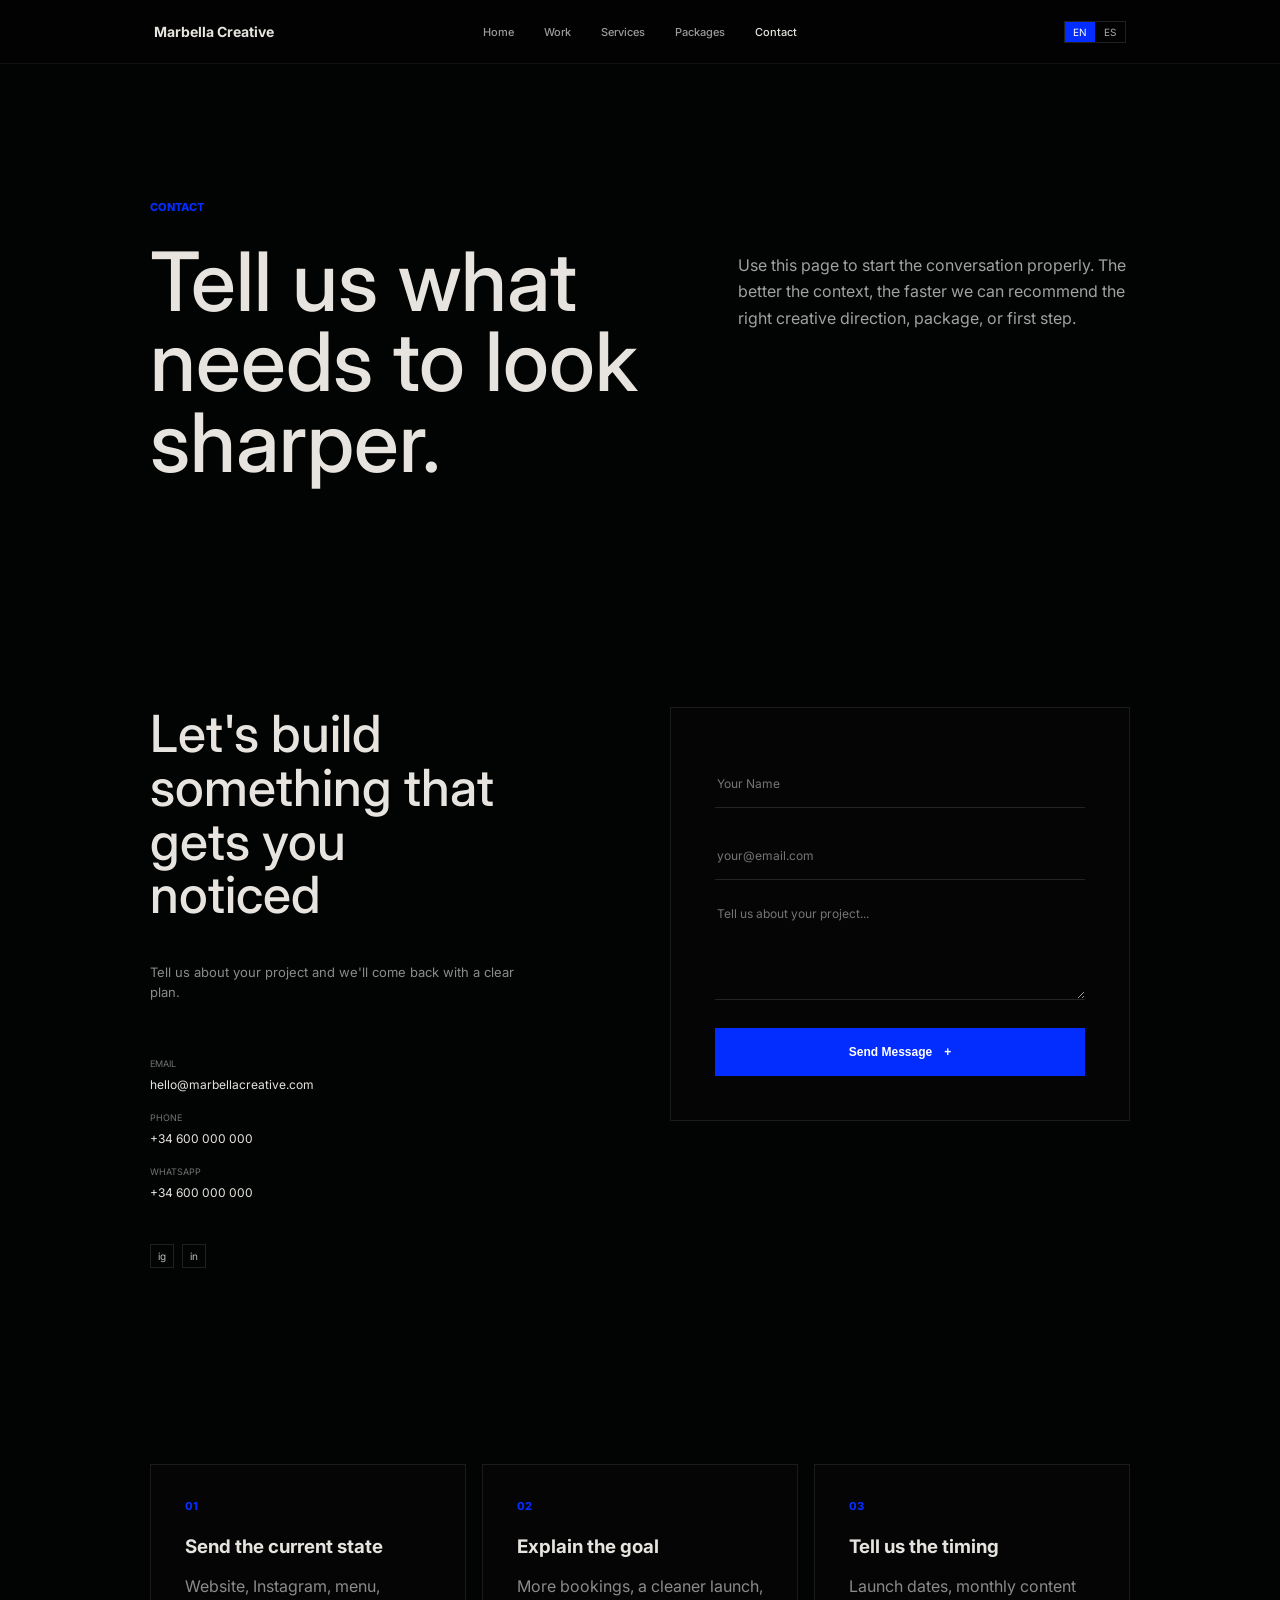
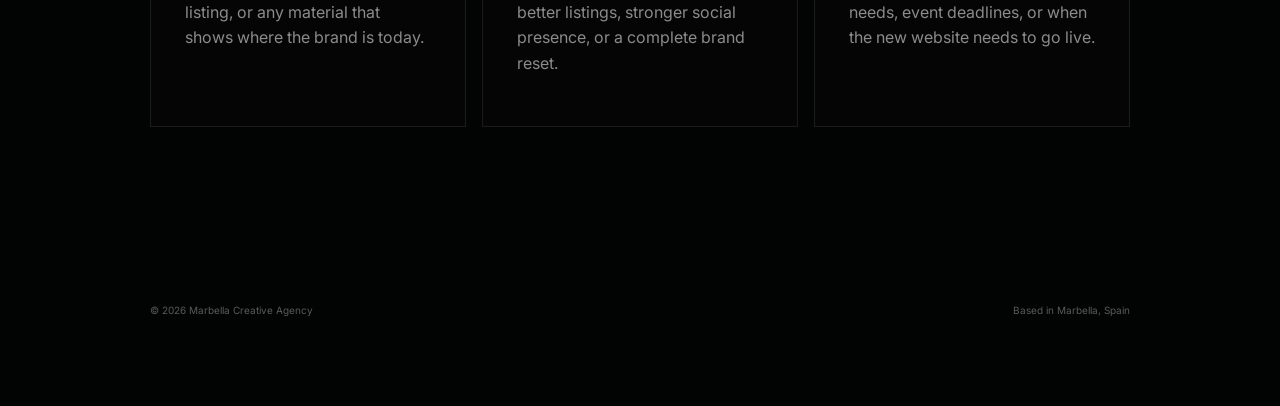
==== contact.html @ 954c3def "Redesign internal pages with localized content" ====
<!doctype html>
<html lang="en">
  <head>
    <meta charset="UTF-8" />
    <meta name="viewport" content="width=device-width, initial-scale=1.0" />
    <title>Marbella Creative</title>
    <script>
      document.documentElement.classList.add("motion-ready");
    </script>
    <link rel="preconnect" href="https://fonts.googleapis.com" />
    <link rel="preconnect" href="https://fonts.gstatic.com" crossorigin />
    <link href="https://fonts.googleapis.com/css2?family=Inter:wght@400;500;600;700&display=swap" rel="stylesheet" />
    <link rel="stylesheet" href="styles.css" />
  </head>
  <body data-page="contact">
    <header class="site-header reveal" data-reveal="down">
      <a class="brand" href="index.html">Marbella Creative</a>
      <nav class="nav-links" aria-label="Primary navigation">
        <a href="index.html" data-page="home">Home</a>
        <a href="work.html" data-page="work">Work</a>
        <a href="services.html" data-page="services">Services</a>
        <a href="packages.html" data-page="packages">Packages</a>
        <a href="contact.html" data-page="contact">Contact</a>
      </nav>
      <div class="language-switch" aria-label="Language">
        <button class="active" type="button" data-lang="en" aria-pressed="true">EN</button>
        <button type="button" data-lang="es" aria-pressed="false">ES</button>
      </div>
    </header>

    <main class="page-main">
      <section class="page-hero section">
        <div class="page-kicker reveal" data-i18n="contact.kicker">Contact</div>
        <div class="page-hero-grid">
          <div class="reveal">
            <h1 data-i18n="contact.pageTitle">Tell us what needs to look sharper.</h1>
          </div>
          <div class="page-hero-copy reveal">
            <p data-i18n="contact.pageCopy">Use this page to start the conversation properly. The better the context, the faster we can recommend the right creative direction, package, or first step.</p>
          </div>
        </div>
      </section>

      <section id="contact" class="section contact contact-page">
        <div class="contact-copy reveal">
          <h2>Let's build something that gets you noticed</h2>
          <p>Tell us about your project and we'll come back with a clear plan.</p>
          <div class="contact-details">
            <span>Email</span>
            <a href="mailto:hello@marbellacreative.com">hello@marbellacreative.com</a>
            <span>Phone</span>
            <a href="tel:+34600000000">+34 600 000 000</a>
            <span>WhatsApp</span>
            <a href="tel:+34600000000">+34 600 000 000</a>
          </div>
          <div class="socials">
            <a href="#" aria-label="Instagram">ig</a>
            <a href="#" aria-label="LinkedIn">in</a>
          </div>
        </div>
        <form class="contact-form reveal" data-reveal="panel">
          <label>
            <span>Your Name</span>
            <input type="text" name="name" placeholder="Your Name" />
          </label>
          <label>
            <span>Email</span>
            <input type="email" name="email" placeholder="your@email.com" />
          </label>
          <label>
            <span>Project</span>
            <textarea name="project" placeholder="Tell us about your project..."></textarea>
          </label>
          <button class="button primary full" type="submit">Send Message <span>+</span></button>
        </form>
      </section>

      <section class="section detail-grid contact-prompts">
        <article class="detail-card reveal">
          <span>01</span>
          <h3 data-i18n="contact.prompt1Title">Send the current state</h3>
          <p data-i18n="contact.prompt1Copy">Website, Instagram, menu, listing, or any material that shows where the brand is today.</p>
        </article>
        <article class="detail-card reveal">
          <span>02</span>
          <h3 data-i18n="contact.prompt2Title">Explain the goal</h3>
          <p data-i18n="contact.prompt2Copy">More bookings, a cleaner launch, better listings, stronger social presence, or a complete brand reset.</p>
        </article>
        <article class="detail-card reveal">
          <span>03</span>
          <h3 data-i18n="contact.prompt3Title">Tell us the timing</h3>
          <p data-i18n="contact.prompt3Copy">Launch dates, monthly content needs, event deadlines, or when the new website needs to go live.</p>
        </article>
      </section>
    </main>

    <footer class="footer reveal">
      <span>© 2026 Marbella Creative Agency</span>
      <span>Based in Marbella, Spain</span>
    </footer>
    <script src="site.js" defer></script>
  </body>
</html>
---- styles.css ----
:root {
  color-scheme: dark;
  --bg: #020303;
  --panel: #050606;
  --line: #1b1b1b;
  --text: #e7e4df;
  --muted: #8b8b8b;
  --blue: #032cff;
  --blue-deep: #001bba;
  --ease-apparition: cubic-bezier(0.16, 1, 0.3, 1);
  --ease-polished: cubic-bezier(0.22, 0.61, 0.36, 1);
  --duration-apparition: 780ms;
  --duration-fast: 220ms;
}

* {
  box-sizing: border-box;
}

html {
  scroll-behavior: smooth;
}

body {
  margin: 0;
  background: var(--bg);
  color: var(--text);
  font-family: Inter, Arial, sans-serif;
  letter-spacing: 0;
}

a {
  color: inherit;
  text-decoration: none;
}

.site-header {
  position: sticky;
  top: 0;
  z-index: 20;
  display: grid;
  grid-template-columns: 1fr auto 1fr;
  align-items: center;
  height: 64px;
  padding: 0 clamp(20px, 12vw, 180px);
  background: rgba(3, 3, 3, 0.92);
  border-bottom: 1px solid #111;
  backdrop-filter: blur(14px);
}

.motion-ready .reveal {
  opacity: 0;
  transform: translate3d(0, 26px, 0) scale(0.985);
  filter: blur(12px);
  transition:
    opacity var(--duration-apparition) var(--ease-apparition),
    transform var(--duration-apparition) var(--ease-apparition),
    filter 620ms var(--ease-polished);
  transition-delay: calc(var(--reveal-order, 0) * 44ms);
  will-change: opacity, transform, filter;
}

.motion-ready .reveal[data-reveal="down"] {
  transform: translate3d(0, -18px, 0) scale(0.99);
}

.motion-ready .reveal[data-reveal="photo"] {
  transform: translateX(-50%) translate3d(0, -22px, 0) scale(1.035);
}

.motion-ready .reveal[data-reveal="hero-title"] {
  transform: translate3d(0, 34px, 0) scale(0.975);
}

.motion-ready .reveal[data-reveal="hero-copy"],
.motion-ready .reveal[data-reveal="hero-actions"] {
  transform: translate3d(0, 18px, 0);
}

.motion-ready .reveal[data-reveal="image"] {
  transform: translate3d(0, 34px, 0) scale(0.97);
}

.motion-ready .reveal[data-reveal="featured"] {
  transform: translate3d(0, 30px, 0) scale(0.965);
}

.motion-ready .reveal[data-reveal="panel"] {
  transform: translate3d(0, 28px, 0) scale(0.975);
}

.motion-ready .reveal.is-visible {
  opacity: 1;
  transform: translate3d(0, 0, 0) scale(1);
  filter: blur(0);
}

.motion-ready .reveal[data-reveal="photo"].is-visible {
  transform: translateX(-50%) translate3d(0, 0, 0) scale(1);
}

.brand {
  font-size: 14px;
  font-weight: 700;
}

.nav-links {
  display: flex;
  gap: 30px;
  color: #9a9a9a;
  font-size: 11px;
  font-weight: 500;
}

.nav-links a:hover {
  color: var(--text);
}

.nav-links a.current {
  color: var(--text);
}

.language-switch {
  justify-self: end;
  display: flex;
  border: 1px solid #202020;
}

.language-switch button {
  min-width: 30px;
  height: 20px;
  border: 0;
  background: transparent;
  color: #aaa;
  font: inherit;
  font-size: 10px;
}

.language-switch .active {
  background: var(--blue);
  color: #fff;
}

.hero {
  position: relative;
  min-height: 720px;
  display: flex;
  align-items: center;
  justify-content: center;
  overflow: hidden;
  text-align: center;
  background: radial-gradient(circle at center top, #250407 0, #090305 43%, #030303 76%);
}

.hero::after {
  position: absolute;
  inset: 0;
  content: "";
  background: linear-gradient(180deg, rgba(0, 0, 0, 0.35), rgba(0, 0, 0, 0.82) 70%, var(--bg));
}

.hero-photo {
  position: absolute;
  top: -70px;
  left: 50%;
  width: min(680px, 84vw);
  aspect-ratio: 1.35;
  transform: translateX(-50%);
  background-image: url("assets/marbs-studio.png");
  background-size: 1060px auto;
  background-position: 50% -1030px;
  filter: brightness(0.25) blur(1px) contrast(1.08) saturate(0.8);
  opacity: 0.5;
  -webkit-mask-image: radial-gradient(circle, #000 0 42%, transparent 74%);
  mask-image: radial-gradient(circle, #000 0 42%, transparent 74%);
}

.hero-content {
  position: relative;
  z-index: 1;
  width: min(920px, calc(100% - 40px));
  margin-top: -70px;
}

h1,
h2,
h3,
p {
  margin-top: 0;
}

h1 {
  max-width: 880px;
  margin-inline: auto;
  margin-bottom: 32px;
  font-size: clamp(46px, 6vw, 86px);
  line-height: 0.98;
  font-weight: 500;
}

.hero p {
  max-width: 660px;
  margin: 0 auto 34px;
  color: #a1a1a1;
  font-size: 16px;
  line-height: 1.55;
}

.button-row {
  display: flex;
  justify-content: center;
  gap: 18px;
}

.button {
  display: inline-flex;
  align-items: center;
  justify-content: center;
  gap: 12px;
  min-height: 48px;
  padding: 0 28px;
  border: 1px solid #242424;
  font-size: 12px;
  font-weight: 700;
  transition:
    transform var(--duration-fast) var(--ease-polished),
    background-color var(--duration-fast) var(--ease-polished),
    border-color var(--duration-fast) var(--ease-polished);
}

.button:hover {
  transform: translateY(-1px);
}

.primary {
  background: var(--blue);
  border-color: var(--blue);
  color: white;
}

.primary:hover {
  background: #1540ff;
}

.secondary {
  background: #070707;
  color: #e3e3e3;
}

.light {
  background: #fff;
  border-color: #fff;
  color: #050505;
}

.full {
  width: 100%;
}

.section {
  width: min(980px, calc(100% - 40px));
  margin-inline: auto;
  padding: 128px 0;
}

.page-main {
  min-height: calc(100dvh - 202px);
}

.page-main > .section:first-child {
  padding-top: 136px;
}

.page-hero {
  padding-bottom: 88px;
}

.page-kicker {
  margin-bottom: 28px;
  color: var(--blue);
  font-size: 11px;
  font-weight: 800;
  text-transform: uppercase;
}

.page-hero-grid,
.editorial-split,
.work-showcase {
  display: grid;
  grid-template-columns: minmax(0, 1.12fr) minmax(300px, 0.88fr);
  gap: clamp(44px, 7vw, 112px);
  align-items: start;
}

.page-hero h1 {
  max-width: 780px;
  margin: 0;
  font-size: clamp(48px, 6.4vw, 84px);
  line-height: 0.98;
  font-weight: 500;
}

.page-hero-copy {
  padding-top: 10px;
}

.page-hero-copy p {
  margin-bottom: 32px;
  color: #a1a1a1;
  font-size: 16px;
  line-height: 1.65;
}

.work-showcase {
  width: min(1180px, calc(100% - 40px));
  align-items: center;
  padding-top: 72px;
}

.work-showcase .mosaic {
  width: 100%;
}

.insight-panel,
.fit-card,
.detail-card,
.service-deep {
  border: 1px solid var(--line);
  background: #050505;
}

.insight-panel {
  padding: 42px 38px;
}

.insight-panel span,
.fit-card span,
.detail-card span {
  display: block;
  margin-bottom: 22px;
  color: var(--blue);
  font-size: 11px;
  font-weight: 800;
  text-transform: uppercase;
}

.insight-panel h2 {
  margin-bottom: 18px;
  font-size: clamp(30px, 3.2vw, 42px);
}

.insight-panel p,
.detail-card p,
.service-deep p,
.fit-card p,
.stack-list p {
  color: var(--muted);
  line-height: 1.6;
}

.detail-grid,
.service-deep-grid,
.fit-grid {
  display: grid;
  gap: 16px;
}

.detail-grid,
.fit-grid {
  grid-template-columns: repeat(3, minmax(0, 1fr));
}

.service-deep-grid {
  grid-template-columns: repeat(2, minmax(0, 1fr));
}

.detail-card,
.fit-card {
  min-height: 220px;
  padding: 34px;
}

.detail-card h3,
.fit-card h3 {
  margin-bottom: 16px;
}

.service-deep {
  padding: 40px;
}

.service-deep h2 {
  margin-bottom: 18px;
  font-size: clamp(26px, 3vw, 36px);
}

.service-deep p {
  min-height: 78px;
  margin-bottom: 28px;
}

.service-deep ul {
  margin-bottom: 0;
}

.editorial-split {
  align-items: start;
}

.editorial-split h2 {
  max-width: 520px;
}

.stack-list {
  display: grid;
  gap: 28px;
}

.stack-list div {
  padding-bottom: 28px;
  border-bottom: 1px solid var(--line);
}

.stack-list div:last-child {
  padding-bottom: 0;
  border-bottom: 0;
}

.stack-list strong {
  display: block;
  margin-bottom: 10px;
  font-size: 16px;
}

.package-page {
  padding-top: 70px;
}

.package-fit {
  padding-top: 80px;
}

.contact-page {
  padding-top: 72px;
}

.contact-prompts {
  padding-top: 80px;
}

.section-copy {
  max-width: 760px;
}

h2 {
  margin-bottom: 22px;
  font-size: clamp(36px, 4vw, 54px);
  line-height: 1.05;
  font-weight: 500;
}

.section-copy p,
.service p,
.process p,
.cta p,
.contact-copy p,
.price-card p,
.note {
  color: var(--muted);
  line-height: 1.55;
}

.section-copy p {
  max-width: 640px;
  margin-bottom: 56px;
  font-size: 16px;
}

.mosaic {
  width: min(980px, 100%);
  aspect-ratio: 980 / 850;
  background-image: url("assets/content-mosaic.png");
  background-position: center;
  background-size: cover;
}

.tile {
  display: none;
}

.services {
  width: min(990px, calc(100% - 40px));
}

.service-grid {
  display: grid;
  grid-template-columns: repeat(2, minmax(0, 1fr));
  gap: 58px 118px;
  margin-top: 42px;
}

.icon {
  display: block;
  margin-bottom: 22px;
  color: var(--blue);
  font-size: 26px;
  line-height: 1;
}

.service h3,
.price-card h3,
.process h3 {
  margin-bottom: 14px;
  font-size: 16px;
  font-weight: 700;
}

.service p {
  font-size: 13px;
}

.packages {
  width: min(980px, calc(100% - 40px));
}

.pricing-grid {
  display: grid;
  grid-template-columns: repeat(3, 1fr);
  align-items: stretch;
  gap: 16px;
}

.price-card {
  position: relative;
  display: flex;
  min-height: 470px;
  flex-direction: column;
  padding: 34px 34px 32px;
  border: 1px solid var(--line);
  background: #050505;
}

.price-card.featured {
  background: var(--blue);
  border-color: var(--blue);
}

.badge {
  position: absolute;
  top: -16px;
  left: 50%;
  transform: translateX(-50%);
  width: 150px;
  height: 24px;
  display: grid;
  place-items: center;
  background: #fff;
  color: #111;
  font-size: 9px;
  font-weight: 800;
  text-transform: uppercase;
}

.price-card p {
  min-height: 52px;
  margin-bottom: 22px;
  font-size: 12px;
}

.price-card.featured p,
.price-card.featured .subprice,
.price-card.featured li {
  color: rgba(255, 255, 255, 0.78);
}

.price-card strong {
  display: block;
  margin-bottom: 6px;
  font-size: 30px;
  line-height: 1.1;
  font-weight: 500;
}

.subprice {
  display: block;
  margin-bottom: 28px;
  color: #7d7d7d;
  font-size: 12px;
}

ul {
  flex: 1;
  margin: 0 0 26px;
  padding: 0;
  list-style: none;
}

li {
  position: relative;
  margin-bottom: 12px;
  padding-left: 18px;
  color: #a0a0a0;
  font-size: 12px;
}

li::before {
  position: absolute;
  left: 0;
  color: var(--blue);
  content: "✓";
}

.featured li::before {
  color: #fff;
}

.note {
  margin: 28px 0 0;
  text-align: center;
  font-size: 11px;
}

.process-grid {
  display: grid;
  grid-template-columns: repeat(4, 1fr);
  gap: 64px;
  margin-top: 56px;
}

.process span {
  display: block;
  margin-bottom: 24px;
  color: #001f7e;
  font-size: 42px;
  font-weight: 400;
}

.process p {
  font-size: 12px;
}

.cta {
  width: 100%;
  max-width: none;
  padding: 125px 20px;
  text-align: center;
  border-top: 1px solid #090909;
  border-bottom: 1px solid #090909;
  background: #030404;
}

.cta h2 {
  margin-bottom: 52px;
}

.cta p {
  max-width: 760px;
  margin: 0 auto 34px;
  font-size: 16px;
}

.contact {
  display: grid;
  grid-template-columns: minmax(0, 1fr) minmax(320px, 460px);
  gap: 150px;
  width: min(980px, calc(100% - 40px));
  padding-top: 136px;
  padding-bottom: 116px;
}

.contact-copy h2 {
  max-width: 390px;
}

.contact-copy p {
  max-width: 370px;
  margin: 40px 0 44px;
  font-size: 13px;
}

.contact-details {
  display: grid;
  gap: 8px;
  font-size: 12px;
}

.contact-details span {
  margin-top: 12px;
  color: #747474;
  font-size: 9px;
  text-transform: uppercase;
}

.socials {
  display: flex;
  gap: 8px;
  margin-top: 44px;
}

.socials a {
  display: grid;
  width: 24px;
  height: 24px;
  place-items: center;
  border: 1px solid #202020;
  color: #bdbdbd;
  font-size: 10px;
}

.contact-form {
  align-self: start;
  padding: 52px 44px 44px;
  border: 1px solid var(--line);
  background: #050505;
}

.contact-form label {
  display: block;
}

.contact-form label span {
  position: absolute;
  width: 1px;
  height: 1px;
  overflow: hidden;
  clip: rect(0 0 0 0);
}

input,
textarea {
  width: 100%;
  min-height: 48px;
  margin-bottom: 24px;
  border: 0;
  border-bottom: 1px solid #242424;
  border-radius: 0;
  background: transparent;
  color: var(--text);
  font: inherit;
  font-size: 12px;
  outline: none;
}

textarea {
  min-height: 96px;
  resize: vertical;
}

input:focus,
textarea:focus {
  border-bottom-color: var(--blue);
}

@media (prefers-reduced-motion: reduce) {
  html {
    scroll-behavior: auto;
  }

  *,
  *::before,
  *::after {
    transition-duration: 1ms !important;
    animation-duration: 1ms !important;
    animation-iteration-count: 1 !important;
  }

  .motion-ready .reveal,
  .motion-ready .reveal[data-reveal] {
    opacity: 1;
    transform: none;
    filter: none;
    transition: none;
  }

  .motion-ready .reveal[data-reveal="photo"] {
    transform: translateX(-50%);
  }
}

.footer {
  display: flex;
  justify-content: space-between;
  width: min(980px, calc(100% - 40px));
  margin: 0 auto;
  padding: 48px 0 90px;
  color: #5a5a5a;
  font-size: 10px;
}

@media (max-width: 820px) {
  .site-header {
    grid-template-columns: 1fr auto;
    height: auto;
    min-height: 64px;
    gap: 14px 18px;
    padding: 14px 20px 12px;
  }

  .nav-links {
    display: flex;
    grid-column: 1 / -1;
    gap: 22px;
    overflow-x: auto;
    padding-bottom: 2px;
    scrollbar-width: none;
    white-space: nowrap;
  }

  .nav-links::-webkit-scrollbar {
    display: none;
  }

  .hero {
    min-height: 620px;
  }

  .hero-content {
    margin-top: -10px;
  }

  .button-row,
  .pricing-grid,
  .service-grid,
  .process-grid,
  .contact,
  .page-hero-grid,
  .editorial-split,
  .work-showcase,
  .detail-grid,
  .service-deep-grid,
  .fit-grid {
    grid-template-columns: 1fr;
  }

  .button-row {
    display: grid;
  }

  .section {
    padding: 84px 0;
  }

  .page-main > .section:first-child {
    padding-top: 92px;
  }

  .page-hero h1 {
    font-size: 42px;
  }

  .detail-card,
  .fit-card,
  .service-deep,
  .insight-panel {
    padding: 28px;
  }

  .service-deep p {
    min-height: auto;
  }

  .mosaic {
    aspect-ratio: 1 / 1.18;
    background-position: 47% center;
  }

  .service-grid,
  .process-grid,
  .contact {
    gap: 42px;
  }

  .pricing-grid {
    display: grid;
  }

  .price-card {
    min-height: auto;
  }

  .contact {
    display: grid;
  }

  .contact-form {
    padding: 34px 26px 30px;
  }

  .footer {
    gap: 16px;
    flex-direction: column;
    padding-bottom: 52px;
  }
}

@media (max-width: 480px) {
  .brand {
    font-size: 12px;
  }

  h1 {
    font-size: 42px;
  }

  h2 {
    font-size: 32px;
  }

  .hero {
    min-height: 580px;
  }

}
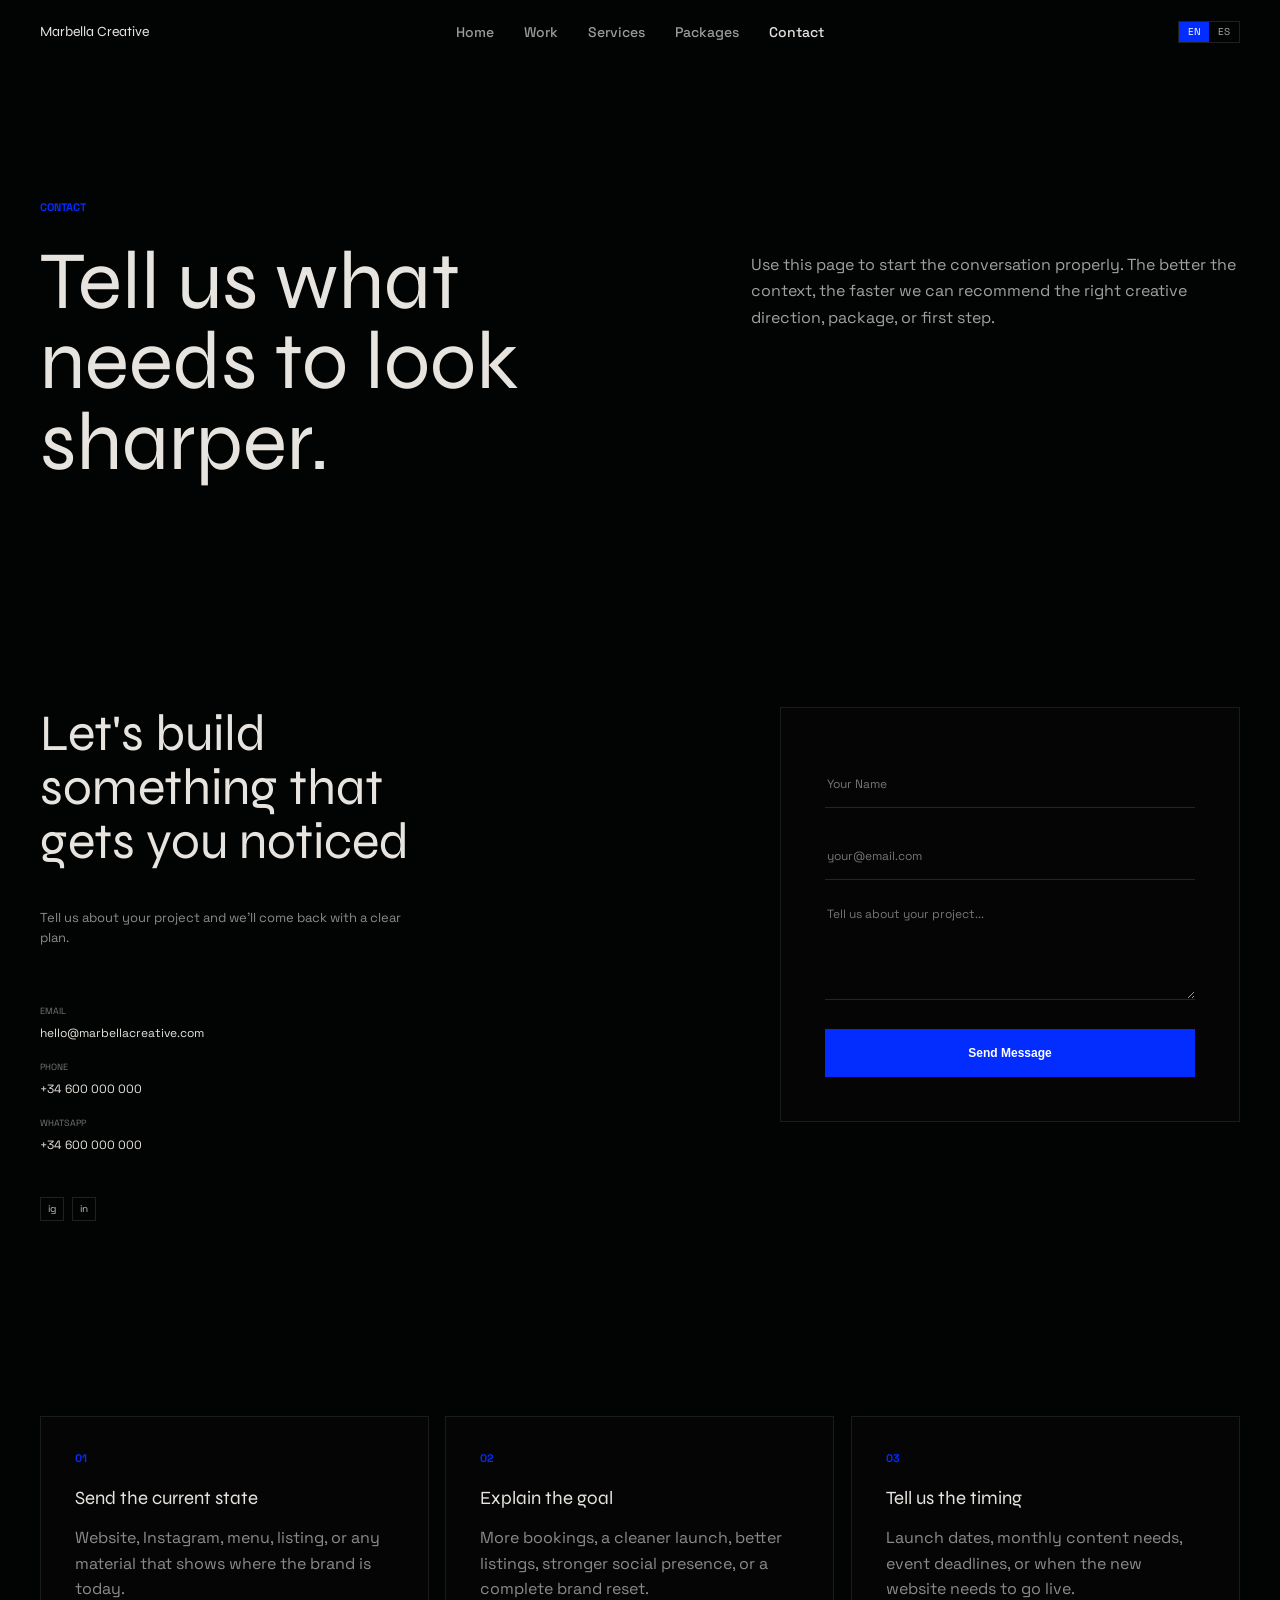
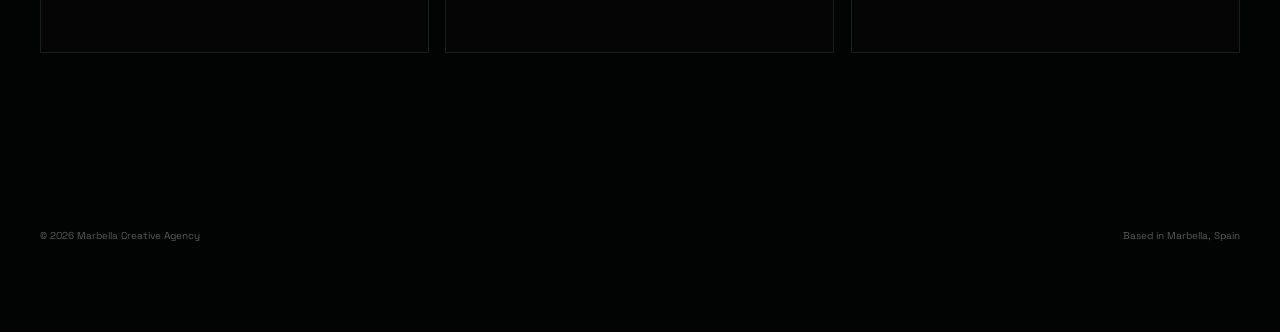
==== commit ad3d27c2: "Refine hero layout and process storytelling" ====
--- a/contact.html
+++ b/contact.html
@@ -9,7 +9,7 @@
     </script>
     <link rel="preconnect" href="https://fonts.googleapis.com" />
     <link rel="preconnect" href="https://fonts.gstatic.com" crossorigin />
-    <link href="https://fonts.googleapis.com/css2?family=Inter:wght@400;500;600;700&display=swap" rel="stylesheet" />
+    <link href="https://fonts.googleapis.com/css2?family=Space+Grotesk:wght@400;500;600;700&family=Syne:wght@400&display=swap" rel="stylesheet" />
     <link rel="stylesheet" href="styles.css" />
   </head>
   <body data-page="contact">
@@ -71,7 +71,7 @@
             <span>Project</span>
             <textarea name="project" placeholder="Tell us about your project..."></textarea>
           </label>
-          <button class="button primary full" type="submit">Send Message <span>+</span></button>
+          <button class="button primary full" type="submit">Send Message</button>
         </form>
       </section>
 
--- a/styles.css
+++ b/styles.css
@@ -11,6 +11,7 @@
   --ease-polished: cubic-bezier(0.22, 0.61, 0.36, 1);
   --duration-apparition: 780ms;
   --duration-fast: 220ms;
+  --content-max: 1200px;
 }
 
 * {
@@ -25,7 +26,7 @@
   margin: 0;
   background: var(--bg);
   color: var(--text);
-  font-family: Inter, Arial, sans-serif;
+  font-family: "Space Grotesk", Arial, sans-serif;
   letter-spacing: 0;
 }
 
@@ -42,9 +43,18 @@
   grid-template-columns: 1fr auto 1fr;
   align-items: center;
   height: 64px;
-  padding: 0 clamp(20px, 12vw, 180px);
-  background: rgba(3, 3, 3, 0.92);
-  border-bottom: 1px solid #111;
+  padding: 0 max(20px, calc((100vw - var(--content-max)) / 2));
+  background: transparent;
+  border-bottom: 1px solid transparent;
+  transition:
+    background-color var(--duration-fast) var(--ease-polished),
+    border-color var(--duration-fast) var(--ease-polished),
+    backdrop-filter var(--duration-fast) var(--ease-polished);
+}
+
+.site-header.is-scrolled {
+  background: rgba(3, 3, 3, 0.7);
+  border-bottom-color: rgba(255, 255, 255, 0.08);
   backdrop-filter: blur(14px);
 }
 
@@ -81,6 +91,11 @@
   transform: translate3d(0, 34px, 0) scale(0.97);
 }
 
+.motion-ready .reveal[data-reveal="tile"] {
+  transform: translate3d(0, 28px, 0) scale(0.96);
+  transition-duration: 720ms;
+}
+
 .motion-ready .reveal[data-reveal="featured"] {
   transform: translate3d(0, 30px, 0) scale(0.965);
 }
@@ -100,15 +115,16 @@
 }
 
 .brand {
+  font-family: Syne, "Space Grotesk", Arial, sans-serif;
   font-size: 14px;
-  font-weight: 700;
+  font-weight: 400;
 }
 
 .nav-links {
   display: flex;
   gap: 30px;
   color: #9a9a9a;
-  font-size: 11px;
+  font-size: 14px;
   font-weight: 500;
 }
 
@@ -145,9 +161,10 @@
   position: relative;
   min-height: 720px;
   display: flex;
-  align-items: center;
+  align-items: flex-start;
   justify-content: center;
   overflow: hidden;
+  padding: clamp(145px, 18vh, 188px) 0 118px;
   text-align: center;
   background: radial-gradient(circle at center top, #250407 0, #090305 43%, #030303 76%);
 }
@@ -156,30 +173,82 @@
   position: absolute;
   inset: 0;
   content: "";
-  background: linear-gradient(180deg, rgba(0, 0, 0, 0.35), rgba(0, 0, 0, 0.82) 70%, var(--bg));
+  z-index: 1;
+  background: linear-gradient(
+    180deg,
+    rgba(0, 0, 0, 0.42) 0%,
+    rgba(0, 0, 0, 0.5) 52%,
+    rgba(0, 0, 0, 0.86) 70%,
+    var(--bg) 86%
+  );
+}
+
+.hero::before {
+  position: absolute;
+  inset: 0;
+  z-index: 1;
+  content: "";
+  pointer-events: none;
+  background: linear-gradient(
+    90deg,
+    var(--bg) 0%,
+    rgba(2, 3, 3, 0.98) 8%,
+    rgba(2, 3, 3, 0.74) 17%,
+    rgba(2, 3, 3, 0) 31%,
+    rgba(2, 3, 3, 0) 69%,
+    rgba(2, 3, 3, 0.74) 83%,
+    rgba(2, 3, 3, 0.98) 92%,
+    var(--bg) 100%
+  );
 }
 
 .hero-photo {
   position: absolute;
-  top: -70px;
+  top: -120px;
   left: 50%;
-  width: min(680px, 84vw);
-  aspect-ratio: 1.35;
+  display: grid;
+  grid-template-columns: 0.85fr 1.15fr 0.9fr;
+  grid-template-rows: 0.85fr 1fr;
+  gap: 0;
+  width: min(1480px, 142vw);
+  aspect-ratio: 2.08;
   transform: translateX(-50%);
-  background-image: url("assets/marbs-studio.png");
-  background-size: 1060px auto;
-  background-position: 50% -1030px;
   filter: brightness(0.25) blur(1px) contrast(1.08) saturate(0.8);
-  opacity: 0.5;
-  -webkit-mask-image: radial-gradient(circle, #000 0 42%, transparent 74%);
-  mask-image: radial-gradient(circle, #000 0 42%, transparent 74%);
+  opacity: 0.82;
+  -webkit-mask-image: radial-gradient(ellipse at center, #000 0 58%, transparent 86%);
+  mask-image: radial-gradient(ellipse at center, #000 0 58%, transparent 86%);
+}
+
+.hero-shot {
+  min-width: 0;
+  min-height: 0;
+  background-position: center;
+  background-size: cover;
+}
+
+.hero-shot-1 {
+  grid-row: 1 / 3;
+  background-image: url("assets/hero/hero1.png");
+}
+
+.hero-shot-2 {
+  background-image: url("assets/hero/hero3.png");
+}
+
+.hero-shot-3 {
+  grid-row: 1 / 3;
+  background-image: url("assets/hero/hero2.png");
+}
+
+.hero-shot-4 {
+  background-image: url("assets/hero/hero4.png");
 }
 
 .hero-content {
   position: relative;
-  z-index: 1;
+  z-index: 2;
   width: min(920px, calc(100% - 40px));
-  margin-top: -70px;
+  margin-top: 0;
 }
 
 h1,
@@ -187,6 +256,13 @@
 h3,
 p {
   margin-top: 0;
+}
+
+h1,
+h2,
+h3 {
+  font-family: Syne, "Space Grotesk", Arial, sans-serif;
+  font-weight: 400;
 }
 
 h1 {
@@ -195,7 +271,39 @@
   margin-bottom: 32px;
   font-size: clamp(46px, 6vw, 86px);
   line-height: 0.98;
-  font-weight: 500;
+}
+
+.hero h1 {
+  display: flex;
+  flex-direction: column;
+  align-items: center;
+}
+
+.hero h1 > span {
+  display: block;
+}
+
+.city-phrase {
+  display: block;
+  white-space: nowrap;
+}
+
+.city-rotator {
+  display: inline-block;
+  min-width: 0;
+  color: #fff;
+  transform-origin: 50% 60%;
+  transition:
+    opacity 260ms var(--ease-polished),
+    transform 260ms var(--ease-polished),
+    filter 260ms var(--ease-polished);
+  will-change: opacity, transform, filter;
+}
+
+.city-rotator.is-changing {
+  opacity: 0;
+  transform: translate3d(0, -0.22em, 0) rotateX(72deg) scale(0.96);
+  filter: blur(8px);
 }
 
 .hero p {
@@ -258,7 +366,7 @@
 }
 
 .section {
-  width: min(980px, calc(100% - 40px));
+  width: min(var(--content-max), calc(100% - 40px));
   margin-inline: auto;
   padding: 128px 0;
 }
@@ -297,7 +405,6 @@
   margin: 0;
   font-size: clamp(48px, 6.4vw, 84px);
   line-height: 0.98;
-  font-weight: 500;
 }
 
 .page-hero-copy {
@@ -312,7 +419,7 @@
 }
 
 .work-showcase {
-  width: min(1180px, calc(100% - 40px));
+  width: min(var(--content-max), calc(100% - 40px));
   align-items: center;
   padding-top: 72px;
 }
@@ -456,7 +563,6 @@
   margin-bottom: 22px;
   font-size: clamp(36px, 4vw, 54px);
   line-height: 1.05;
-  font-weight: 500;
 }
 
 .section-copy p,
@@ -477,19 +583,64 @@
 }
 
 .mosaic {
-  width: min(980px, 100%);
+  width: 100%;
   aspect-ratio: 980 / 850;
-  background-image: url("assets/content-mosaic.png");
+  display: grid;
+  grid-template-columns: 0.85fr 1.45fr 0.9fr;
+  grid-template-rows: repeat(5, 1fr);
+  gap: 10px;
+}
+
+.tile {
+  min-width: 0;
+  min-height: 0;
   background-position: center;
   background-size: cover;
 }
 
-.tile {
-  display: none;
+.tile-burger {
+  grid-row: 1 / 4;
+  background-image: url("assets/proof/burger.png");
+}
+
+.tile-shadows {
+  grid-column: 2;
+  grid-row: 1 / 2;
+  background-image: url("assets/proof/glass.png");
+}
+
+.tile-pasta {
+  grid-column: 3;
+  grid-row: 1 / 3;
+  background-image: url("assets/proof/pasta.png");
+}
+
+.tile-bar {
+  grid-column: 2;
+  grid-row: 2 / 4;
+  background-image: url("assets/proof/nikkibeach.png");
+}
+
+.tile-steak {
+  grid-column: 2;
+  grid-row: 4 / 6;
+  background-image: url("assets/proof/steak.png");
+}
+
+.tile-terrace {
+  grid-column: 3;
+  grid-row: 3 / 6;
+  background-image: url("assets/proof/womandrink.png");
+}
+
+.tile-menu {
+  grid-column: 1;
+  grid-row: 4 / 6;
+  background-image: url("assets/proof/parfum.png");
 }
 
 .services {
-  width: min(990px, calc(100% - 40px));
+  width: min(var(--content-max), calc(100% - 40px));
 }
 
 .service-grid {
@@ -497,6 +648,31 @@
   grid-template-columns: repeat(2, minmax(0, 1fr));
   gap: 58px 118px;
   margin-top: 42px;
+}
+
+.service-media {
+  width: 100%;
+  aspect-ratio: 16 / 10;
+  margin-bottom: 26px;
+  background-position: center;
+  background-size: cover;
+  filter: saturate(0.9) contrast(1.04);
+}
+
+.service-media-social {
+  background-image: url("assets/services/social-media.png");
+}
+
+.service-media-website {
+  background-image: url("assets/services/website.png");
+}
+
+.service-media-photography {
+  background-image: url("assets/services/photography.png");
+}
+
+.service-media-print {
+  background-image: url("assets/services/print.png");
 }
 
 .icon {
@@ -512,7 +688,6 @@
 .process h3 {
   margin-bottom: 14px;
   font-size: 16px;
-  font-weight: 700;
 }
 
 .service p {
@@ -520,7 +695,7 @@
 }
 
 .packages {
-  width: min(980px, calc(100% - 40px));
+  width: min(var(--content-max), calc(100% - 40px));
 }
 
 .pricing-grid {
@@ -620,23 +795,87 @@
   font-size: 11px;
 }
 
+.process {
+  display: grid;
+  grid-template-columns: minmax(240px, 0.42fr) minmax(0, 0.58fr);
+  gap: clamp(48px, 8vw, 120px);
+  align-items: start;
+  padding-bottom: 170px;
+}
+
+.process > h2 {
+  position: sticky;
+  top: 118px;
+  margin-bottom: 0;
+}
+
 .process-grid {
   display: grid;
-  grid-template-columns: repeat(4, 1fr);
-  gap: 64px;
-  margin-top: 56px;
+  gap: 0;
+  margin-top: 8px;
+}
+
+.process-grid article {
+  position: sticky;
+  min-height: 300px;
+  margin-bottom: 44px;
+  padding: 42px;
+  border: 1px solid var(--line);
+  background:
+    linear-gradient(135deg, rgba(3, 44, 255, 0.12), rgba(3, 44, 255, 0) 42%),
+    #050505;
+  box-shadow: 0 -18px 60px rgba(0, 0, 0, 0.42);
+  transition:
+    opacity 360ms var(--ease-polished),
+    transform 360ms var(--ease-polished),
+    border-color 360ms var(--ease-polished);
+}
+
+.process-grid article:nth-child(1) {
+  top: 108px;
+  z-index: 1;
+}
+
+.process-grid article:nth-child(2) {
+  top: 126px;
+  z-index: 2;
+}
+
+.process-grid article:nth-child(3) {
+  top: 144px;
+  z-index: 3;
+}
+
+.process-grid article:nth-child(4) {
+  top: 162px;
+  z-index: 4;
+}
+
+.process-grid article.is-past {
+  opacity: 0.38;
+  transform: scale(0.985);
+}
+
+.process-grid article.is-current {
+  border-color: rgba(255, 255, 255, 0.2);
 }
 
 .process span {
   display: block;
-  margin-bottom: 24px;
-  color: #001f7e;
-  font-size: 42px;
+  margin-bottom: 58px;
+  color: var(--blue);
+  font-size: clamp(58px, 8vw, 104px);
+  line-height: 0.8;
   font-weight: 400;
 }
 
+.process h3 {
+  font-size: clamp(30px, 4vw, 52px);
+}
+
 .process p {
-  font-size: 12px;
+  max-width: 430px;
+  font-size: 16px;
 }
 
 .cta {
@@ -663,7 +902,7 @@
   display: grid;
   grid-template-columns: minmax(0, 1fr) minmax(320px, 460px);
   gap: 150px;
-  width: min(980px, calc(100% - 40px));
+  width: min(var(--content-max), calc(100% - 40px));
   padding-top: 136px;
   padding-bottom: 116px;
 }
@@ -775,12 +1014,16 @@
   .motion-ready .reveal[data-reveal="photo"] {
     transform: translateX(-50%);
   }
+
+  .city-rotator {
+    transition: none;
+  }
 }
 
 .footer {
   display: flex;
   justify-content: space-between;
-  width: min(980px, calc(100% - 40px));
+  width: min(var(--content-max), calc(100% - 40px));
   margin: 0 auto;
   padding: 48px 0 90px;
   color: #5a5a5a;
@@ -812,16 +1055,16 @@
 
   .hero {
     min-height: 620px;
+    padding: 132px 0 86px;
   }
 
   .hero-content {
-    margin-top: -10px;
+    margin-top: 0;
   }
 
   .button-row,
   .pricing-grid,
   .service-grid,
-  .process-grid,
   .contact,
   .page-hero-grid,
   .editorial-split,
@@ -832,6 +1075,40 @@
     grid-template-columns: 1fr;
   }
 
+  .process {
+    display: block;
+    padding-bottom: 84px;
+  }
+
+  .process > h2,
+  .process-grid article {
+    position: static;
+  }
+
+  .process > h2 {
+    margin-bottom: 42px;
+  }
+
+  .process-grid {
+    gap: 16px;
+  }
+
+  .process-grid article {
+    min-height: auto;
+    margin-bottom: 0;
+    padding: 30px;
+  }
+
+  .process-grid article.is-past {
+    opacity: 1;
+    transform: none;
+  }
+
+  .process span {
+    margin-bottom: 34px;
+    font-size: 58px;
+  }
+
   .button-row {
     display: grid;
   }
@@ -865,7 +1142,6 @@
   }
 
   .service-grid,
-  .process-grid,
   .contact {
     gap: 42px;
   }
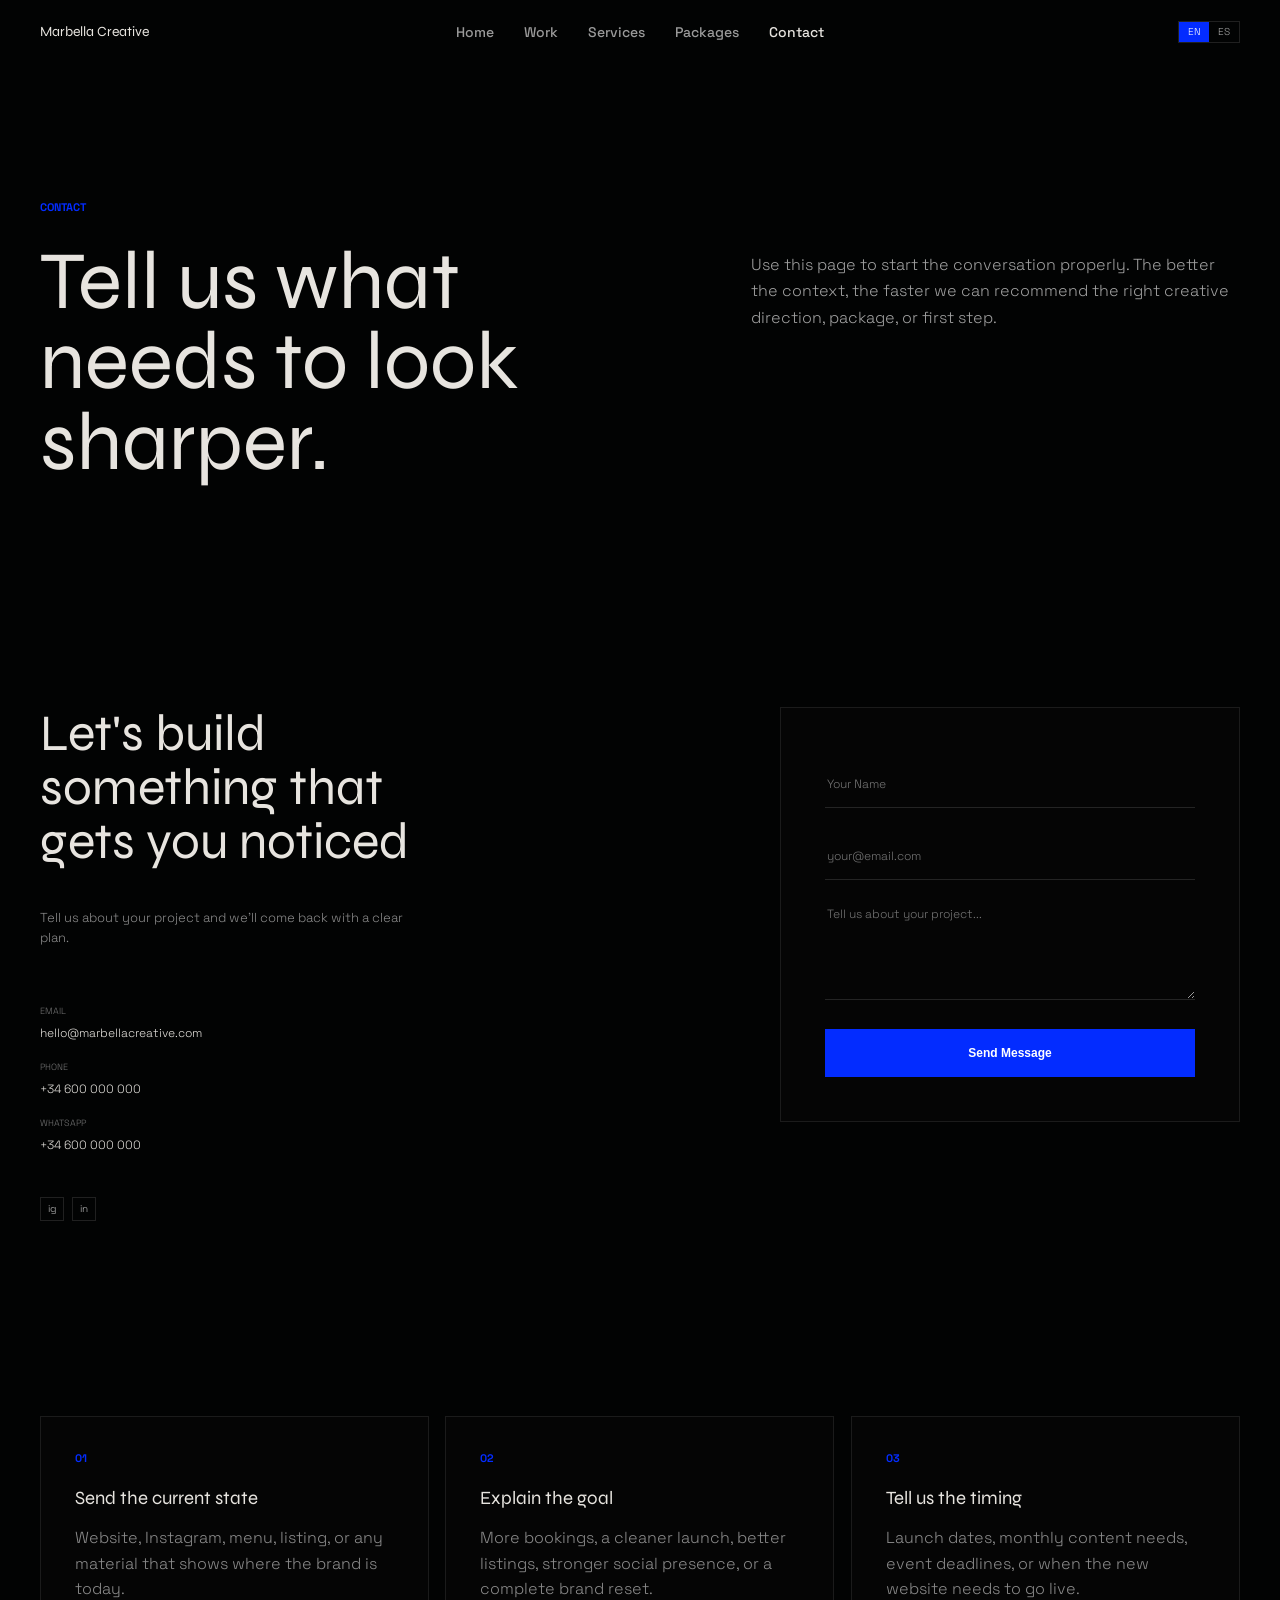
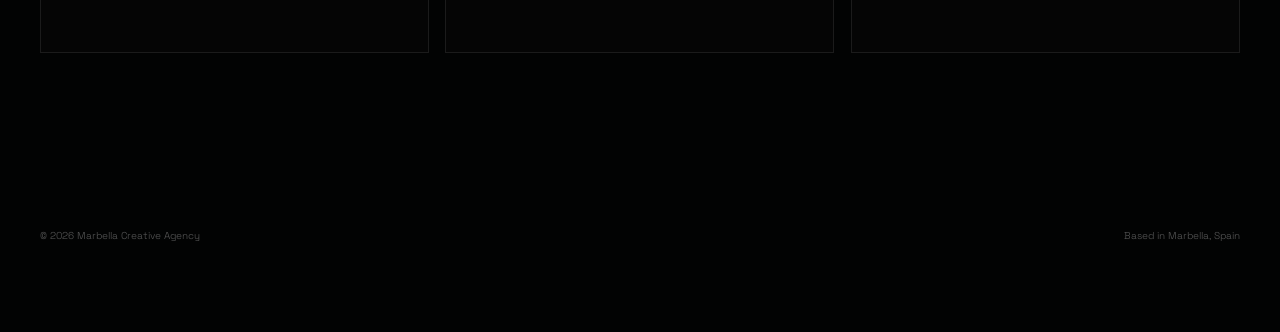
==== commit 977f8889: "Add pricing section background image" ====
--- a/contact.html
+++ b/contact.html
@@ -9,7 +9,7 @@
     </script>
     <link rel="preconnect" href="https://fonts.googleapis.com" />
     <link rel="preconnect" href="https://fonts.gstatic.com" crossorigin />
-    <link href="https://fonts.googleapis.com/css2?family=Space+Grotesk:wght@400;500;600;700&family=Syne:wght@400&display=swap" rel="stylesheet" />
+    <link href="https://fonts.googleapis.com/css2?family=Space+Grotesk:wght@300;400;500;600;700&family=Syne:wght@400&display=swap" rel="stylesheet" />
     <link rel="stylesheet" href="styles.css" />
   </head>
   <body data-page="contact">
--- a/styles.css
+++ b/styles.css
@@ -27,6 +27,7 @@
   background: var(--bg);
   color: var(--text);
   font-family: "Space Grotesk", Arial, sans-serif;
+  font-weight: 300;
   letter-spacing: 0;
 }
 
@@ -75,7 +76,7 @@
 }
 
 .motion-ready .reveal[data-reveal="photo"] {
-  transform: translateX(-50%) translate3d(0, -22px, 0) scale(1.035);
+  transform: translate3d(0, -22px, 0) scale(1.035);
 }
 
 .motion-ready .reveal[data-reveal="hero-title"] {
@@ -111,7 +112,7 @@
 }
 
 .motion-ready .reveal[data-reveal="photo"].is-visible {
-  transform: translateX(-50%) translate3d(0, 0, 0) scale(1);
+  transform: translate3d(0, 0, 0) scale(1);
 }
 
 .brand {
@@ -159,12 +160,12 @@
 
 .hero {
   position: relative;
-  min-height: 720px;
+  min-height: calc(100dvh - 64px);
   display: flex;
-  align-items: flex-start;
+  align-items: center;
   justify-content: center;
   overflow: hidden;
-  padding: clamp(145px, 18vh, 188px) 0 118px;
+  padding: 0 0 32px;
   text-align: center;
   background: radial-gradient(circle at center top, #250407 0, #090305 43%, #030303 76%);
 }
@@ -174,13 +175,9 @@
   inset: 0;
   content: "";
   z-index: 1;
-  background: linear-gradient(
-    180deg,
-    rgba(0, 0, 0, 0.42) 0%,
-    rgba(0, 0, 0, 0.5) 52%,
-    rgba(0, 0, 0, 0.86) 70%,
-    var(--bg) 86%
-  );
+  background:
+    linear-gradient(180deg, var(--bg) 0%, rgba(2, 3, 3, 0.82) 8%, rgba(2, 3, 3, 0) 24%),
+    linear-gradient(0deg, var(--bg) 0%, rgba(2, 3, 3, 0.9) 14%, rgba(2, 3, 3, 0.38) 34%, rgba(2, 3, 3, 0) 54%);
 }
 
 .hero::before {
@@ -192,31 +189,35 @@
   background: linear-gradient(
     90deg,
     var(--bg) 0%,
-    rgba(2, 3, 3, 0.98) 8%,
-    rgba(2, 3, 3, 0.74) 17%,
-    rgba(2, 3, 3, 0) 31%,
-    rgba(2, 3, 3, 0) 69%,
-    rgba(2, 3, 3, 0.74) 83%,
-    rgba(2, 3, 3, 0.98) 92%,
+    rgba(2, 3, 3, 0.96) 6%,
+    rgba(2, 3, 3, 0.62) 13%,
+    rgba(2, 3, 3, 0) 24%,
+    rgba(2, 3, 3, 0) 76%,
+    rgba(2, 3, 3, 0.62) 87%,
+    rgba(2, 3, 3, 0.96) 94%,
     var(--bg) 100%
   );
 }
 
 .hero-photo {
   position: absolute;
-  top: -120px;
-  left: 50%;
-  display: grid;
-  grid-template-columns: 0.85fr 1.15fr 0.9fr;
-  grid-template-rows: 0.85fr 1fr;
+  inset: 0;
+  display: grid;
+  grid-template-columns: repeat(4, 1fr);
+  grid-template-rows: 1fr;
   gap: 0;
-  width: min(1480px, 142vw);
-  aspect-ratio: 2.08;
-  transform: translateX(-50%);
+  width: 100%;
+  height: 100%;
+  transform: none;
   filter: brightness(0.25) blur(1px) contrast(1.08) saturate(0.8);
   opacity: 0.82;
-  -webkit-mask-image: radial-gradient(ellipse at center, #000 0 58%, transparent 86%);
-  mask-image: radial-gradient(ellipse at center, #000 0 58%, transparent 86%);
+}
+
+.hero-photo::after {
+  position: absolute;
+  inset: 0;
+  background: rgba(0, 0, 0, 0.2);
+  content: "";
 }
 
 .hero-shot {
@@ -227,7 +228,6 @@
 }
 
 .hero-shot-1 {
-  grid-row: 1 / 3;
   background-image: url("assets/hero/hero1.png");
 }
 
@@ -236,7 +236,6 @@
 }
 
 .hero-shot-3 {
-  grid-row: 1 / 3;
   background-image: url("assets/hero/hero2.png");
 }
 
@@ -283,7 +282,7 @@
   display: block;
 }
 
-.city-phrase {
+.hero .city-phrase {
   display: block;
   white-space: nowrap;
 }
@@ -695,7 +694,19 @@
 }
 
 .packages {
+  position: relative;
+  overflow: hidden;
   width: min(var(--content-max), calc(100% - 40px));
+  padding-inline: 24px;
+  background:
+    linear-gradient(180deg, rgba(2, 3, 3, 0.96) 0%, rgba(2, 3, 3, 0.74) 28%, rgba(2, 3, 3, 0.72) 72%, rgba(2, 3, 3, 0.96) 100%),
+    linear-gradient(90deg, rgba(2, 3, 3, 0.88) 0%, rgba(2, 3, 3, 0.36) 44%, rgba(2, 3, 3, 0.68) 100%),
+    url("assets/bg-pricing.png") center / cover no-repeat;
+}
+
+.packages > * {
+  position: relative;
+  z-index: 1;
 }
 
 .pricing-grid {
@@ -879,17 +890,43 @@
 }
 
 .cta {
+  position: relative;
+  overflow: hidden;
   width: 100%;
   max-width: none;
   padding: 125px 20px;
   text-align: center;
   border-top: 1px solid #090909;
   border-bottom: 1px solid #090909;
-  background: #030404;
+  background:
+    linear-gradient(90deg, #020303 0%, rgba(2, 3, 3, 0.72) 18%, rgba(2, 3, 3, 0.42) 50%, rgba(2, 3, 3, 0.72) 82%, #020303 100%),
+    linear-gradient(180deg, #020303 0%, rgba(2, 3, 3, 0.4) 26%, rgba(2, 3, 3, 0.36) 70%, #020303 100%),
+    url("assets/cta-coast-villa.png") center / cover no-repeat;
+}
+
+.cta::before {
+  position: absolute;
+  inset: 0;
+  background: rgba(0, 0, 0, 0.22);
+  content: "";
+}
+
+.cta h2,
+.cta p,
+.cta .button {
+  position: relative;
+  z-index: 1;
 }
 
 .cta h2 {
+  max-width: 900px;
+  margin-inline: auto;
   margin-bottom: 52px;
+}
+
+.cta .city-phrase {
+  display: inline-block;
+  white-space: nowrap;
 }
 
 .cta p {
@@ -1012,7 +1049,7 @@
   }
 
   .motion-ready .reveal[data-reveal="photo"] {
-    transform: translateX(-50%);
+    transform: none;
   }
 
   .city-rotator {
@@ -1054,8 +1091,8 @@
   }
 
   .hero {
-    min-height: 620px;
-    padding: 132px 0 86px;
+    min-height: calc(100dvh - 106px);
+    padding: 0 0 38px;
   }
 
   .hero-content {
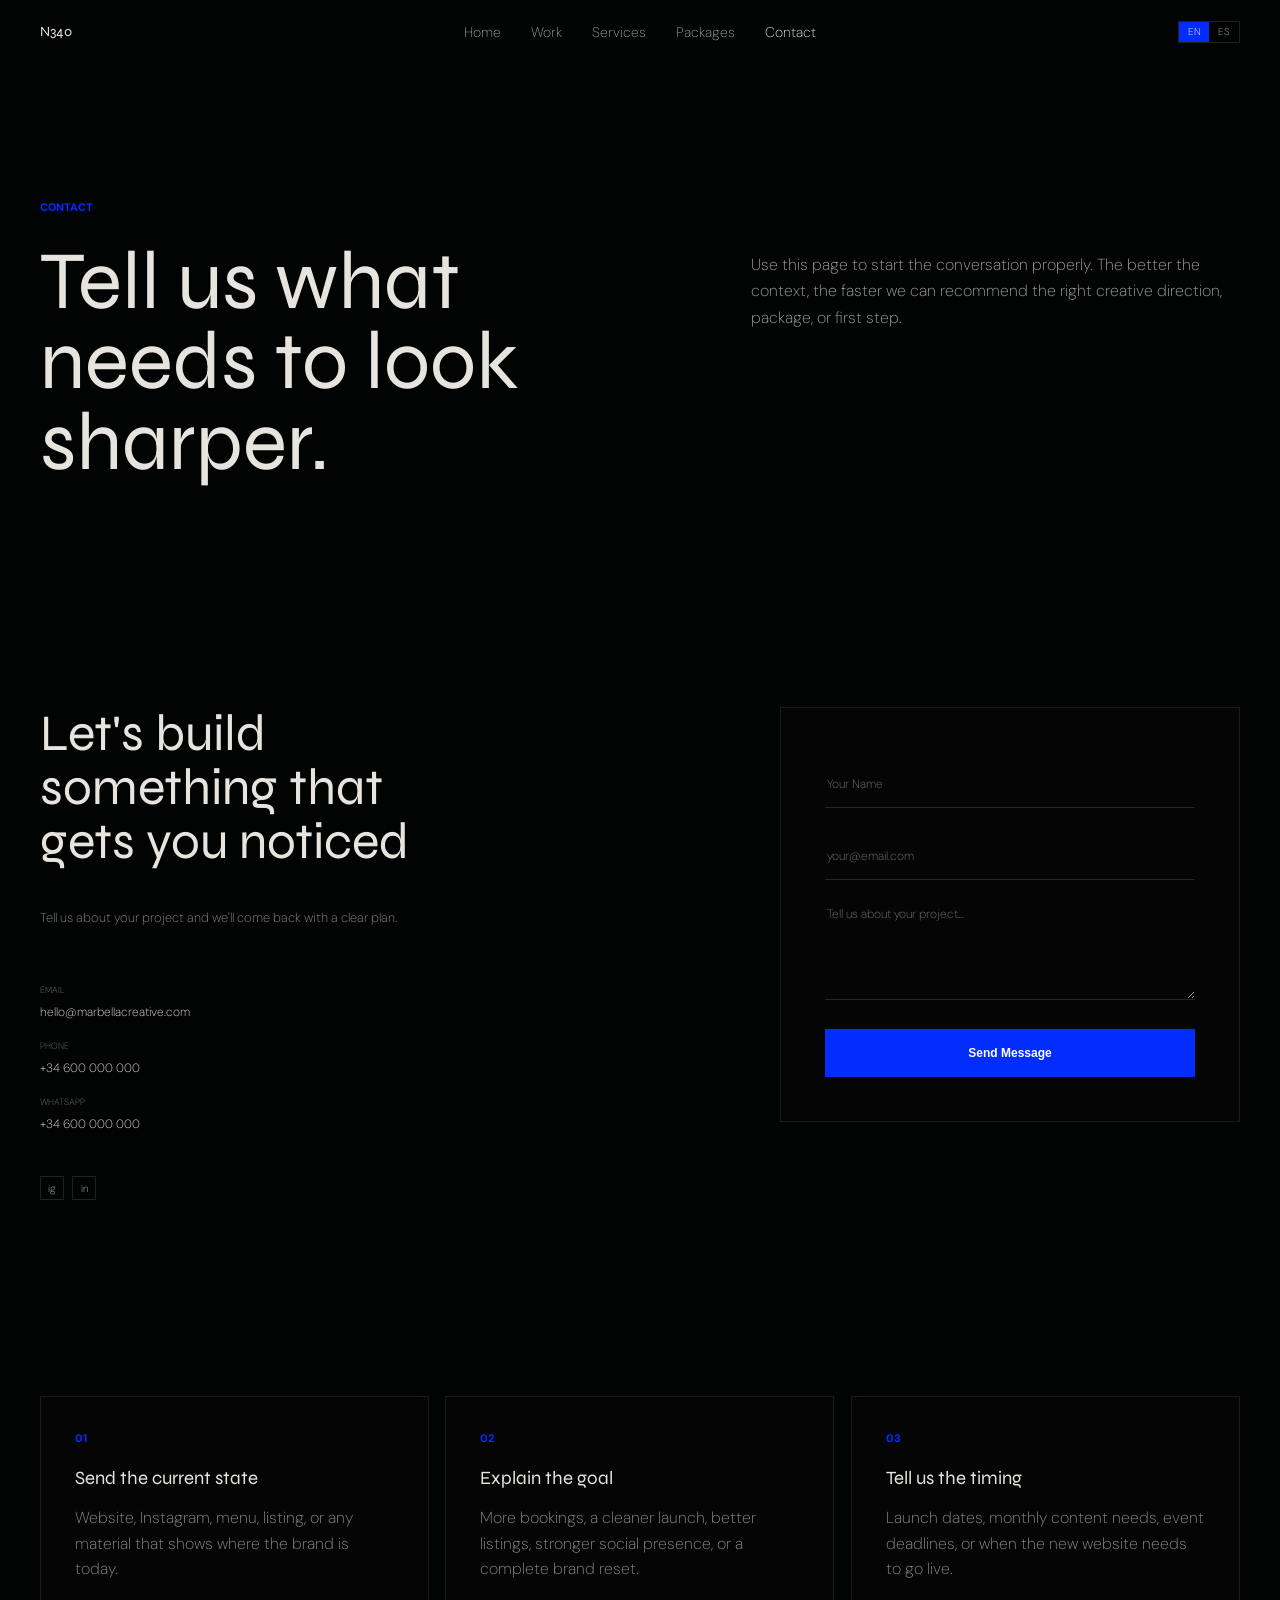
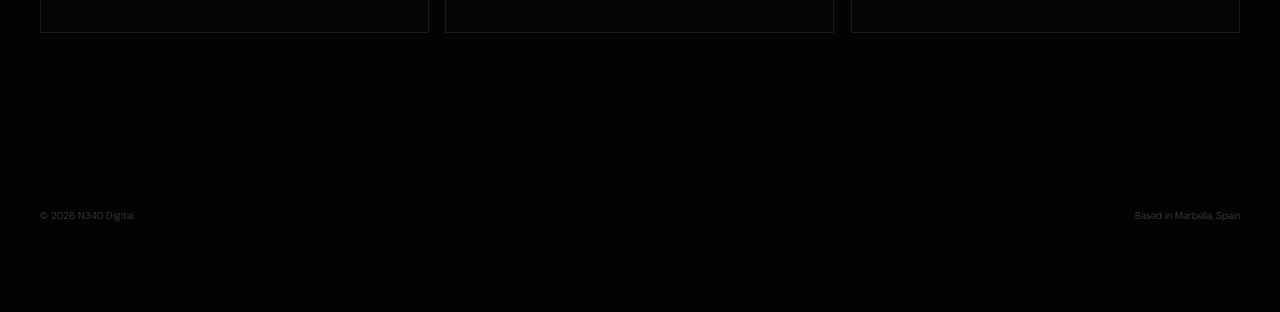
==== commit 0923fce2: "updates" ====
--- a/contact.html
+++ b/contact.html
@@ -3,18 +3,18 @@
   <head>
     <meta charset="UTF-8" />
     <meta name="viewport" content="width=device-width, initial-scale=1.0" />
-    <title>Marbella Creative</title>
+    <title>N340</title>
     <script>
       document.documentElement.classList.add("motion-ready");
     </script>
     <link rel="preconnect" href="https://fonts.googleapis.com" />
     <link rel="preconnect" href="https://fonts.gstatic.com" crossorigin />
-    <link href="https://fonts.googleapis.com/css2?family=Space+Grotesk:wght@300;400;500;600;700&family=Syne:wght@400&display=swap" rel="stylesheet" />
+    <link href="https://fonts.googleapis.com/css2?family=DM+Sans:wght@200;300;400;500;600;700&family=Syne:wght@400&display=swap" rel="stylesheet" />
     <link rel="stylesheet" href="styles.css" />
   </head>
   <body data-page="contact">
     <header class="site-header reveal" data-reveal="down">
-      <a class="brand" href="index.html">Marbella Creative</a>
+      <a class="brand" href="index.html">N340</a>
       <nav class="nav-links" aria-label="Primary navigation">
         <a href="index.html" data-page="home">Home</a>
         <a href="work.html" data-page="work">Work</a>
@@ -95,7 +95,7 @@
     </main>
 
     <footer class="footer reveal">
-      <span>© 2026 Marbella Creative Agency</span>
+      <span>© 2026 N340 Digital</span>
       <span>Based in Marbella, Spain</span>
     </footer>
     <script src="site.js" defer></script>
--- a/styles.css
+++ b/styles.css
@@ -26,8 +26,8 @@
   margin: 0;
   background: var(--bg);
   color: var(--text);
-  font-family: "Space Grotesk", Arial, sans-serif;
-  font-weight: 300;
+  font-family: "DM Sans", Arial, sans-serif;
+  font-weight: 200;
   letter-spacing: 0;
 }
 
@@ -116,7 +116,7 @@
 }
 
 .brand {
-  font-family: Syne, "Space Grotesk", Arial, sans-serif;
+  font-family: Syne, "DM Sans", Arial, sans-serif;
   font-size: 14px;
   font-weight: 400;
 }
@@ -126,7 +126,7 @@
   gap: 30px;
   color: #9a9a9a;
   font-size: 14px;
-  font-weight: 500;
+  font-weight: 200;
 }
 
 .nav-links a:hover {
@@ -260,7 +260,7 @@
 h1,
 h2,
 h3 {
-  font-family: Syne, "Space Grotesk", Arial, sans-serif;
+  font-family: Syne, "DM Sans", Arial, sans-serif;
   font-weight: 400;
 }
 
@@ -729,6 +729,10 @@
 .price-card.featured {
   background: var(--blue);
   border-color: var(--blue);
+  min-height: 506px;
+  transform: translateY(-18px);
+  box-shadow: 0 28px 90px rgba(3, 44, 255, 0.28);
+  z-index: 2;
 }
 
 .badge {
@@ -901,7 +905,7 @@
   background:
     linear-gradient(90deg, #020303 0%, rgba(2, 3, 3, 0.72) 18%, rgba(2, 3, 3, 0.42) 50%, rgba(2, 3, 3, 0.72) 82%, #020303 100%),
     linear-gradient(180deg, #020303 0%, rgba(2, 3, 3, 0.4) 26%, rgba(2, 3, 3, 0.36) 70%, #020303 100%),
-    url("assets/cta-coast-villa.png") center / cover no-repeat;
+    url("assets/cta-villa-pool.png") center / cover no-repeat;
 }
 
 .cta::before {
@@ -1191,6 +1195,11 @@
     min-height: auto;
   }
 
+  .price-card.featured {
+    min-height: auto;
+    transform: none;
+  }
+
   .contact {
     display: grid;
   }
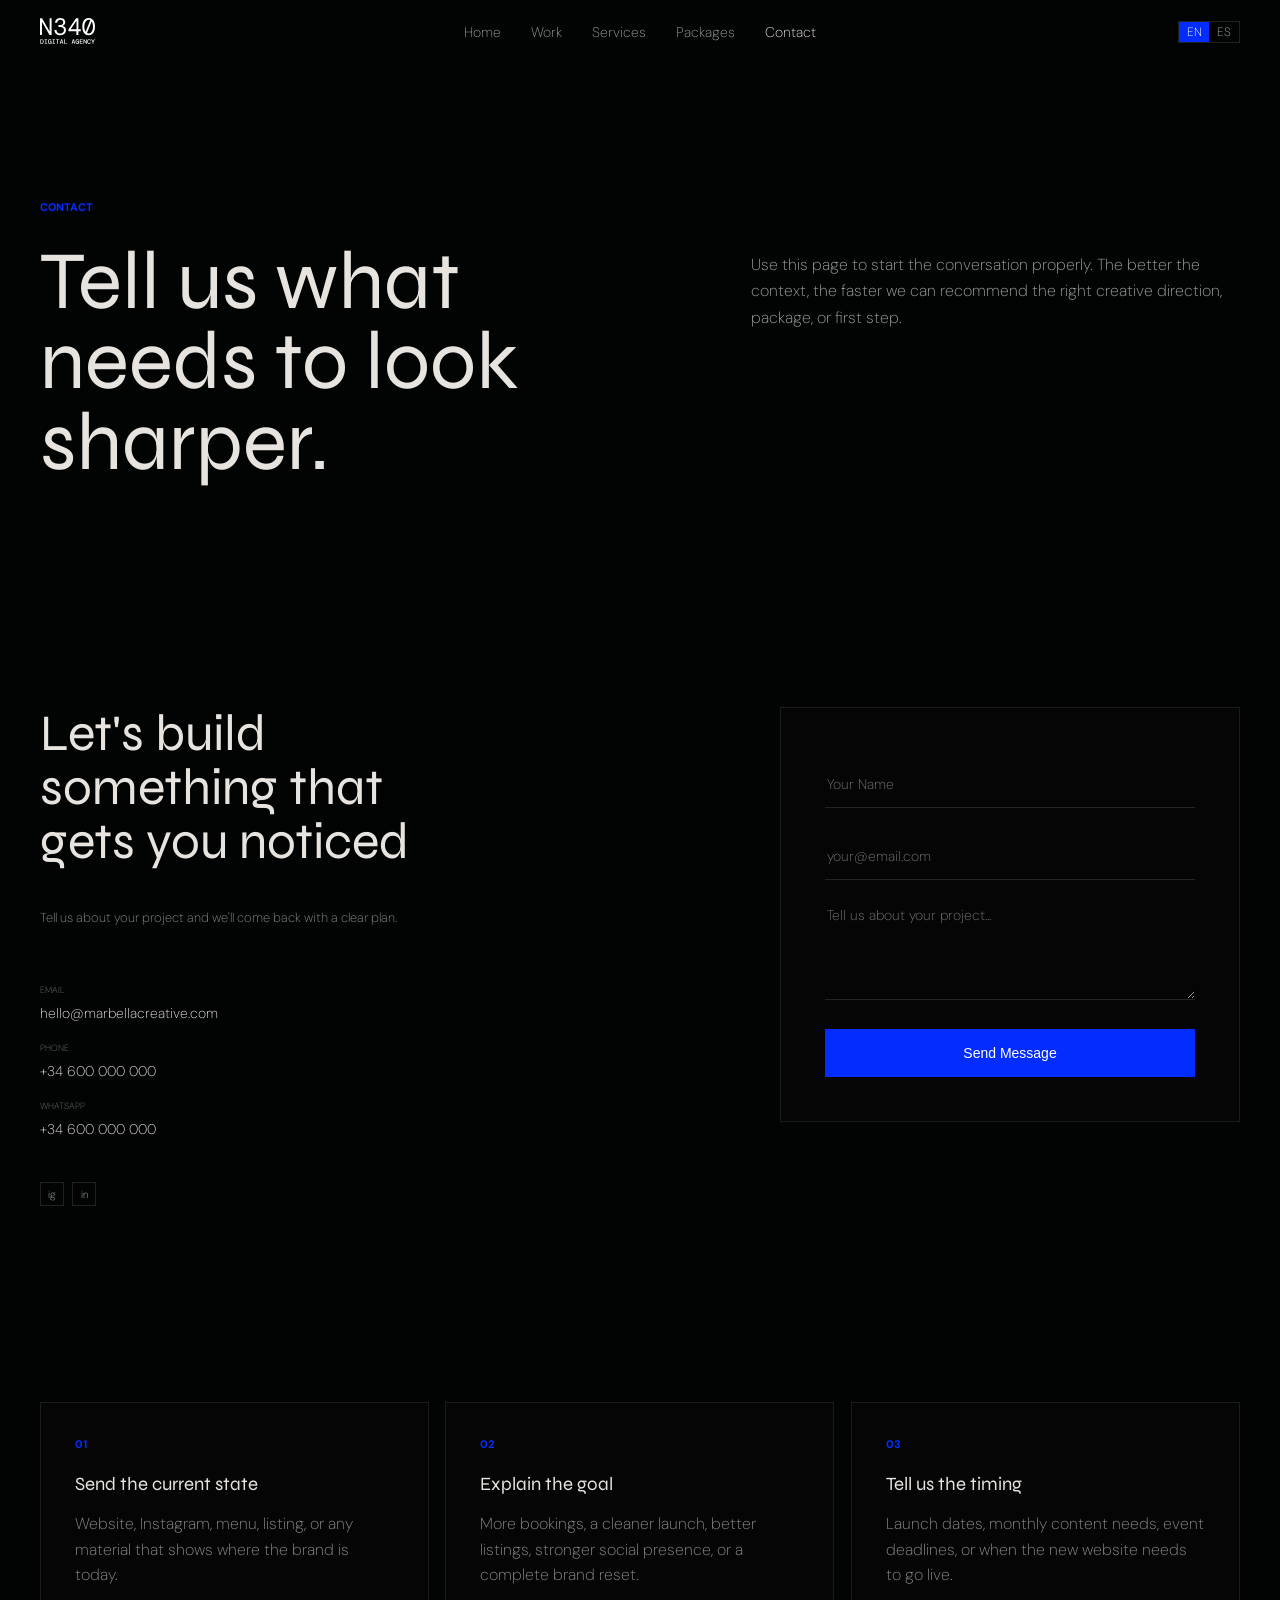
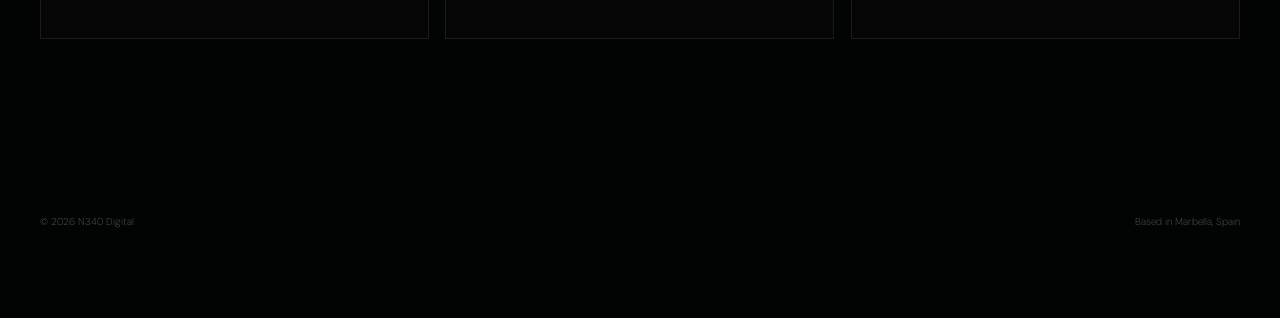
==== commit 804e59f6: "updates" ====
--- a/contact.html
+++ b/contact.html
@@ -14,7 +14,7 @@
   </head>
   <body data-page="contact">
     <header class="site-header reveal" data-reveal="down">
-      <a class="brand" href="index.html">N340</a>
+      <a class="brand" href="index.html"><img src="assets/logo-n340.svg" alt="N340 Digital" width="170" height="86" /></a>
       <nav class="nav-links" aria-label="Primary navigation">
         <a href="index.html" data-page="home">Home</a>
         <a href="work.html" data-page="work">Work</a>
--- a/styles.css
+++ b/styles.css
@@ -116,9 +116,13 @@
 }
 
 .brand {
-  font-family: Syne, "DM Sans", Arial, sans-serif;
-  font-size: 14px;
-  font-weight: 400;
+  display: flex;
+  align-items: center;
+}
+
+.brand img {
+  height: 28px;
+  width: auto;
 }
 
 .nav-links {
@@ -150,7 +154,7 @@
   background: transparent;
   color: #aaa;
   font: inherit;
-  font-size: 10px;
+  font-size: 12px;
 }
 
 .language-switch .active {
@@ -327,8 +331,8 @@
   min-height: 48px;
   padding: 0 28px;
   border: 1px solid #242424;
-  font-size: 12px;
-  font-weight: 700;
+  font-size: 14px;
+  font-weight: 300;
   transition:
     transform var(--duration-fast) var(--ease-polished),
     background-color var(--duration-fast) var(--ease-polished),
@@ -651,7 +655,7 @@
 
 .service-media {
   width: 100%;
-  aspect-ratio: 16 / 10;
+  aspect-ratio: 16 / 7;
   margin-bottom: 26px;
   background-position: center;
   background-size: cover;
@@ -682,7 +686,13 @@
   line-height: 1;
 }
 
-.service h3,
+.service h3 {
+  margin-bottom: 14px;
+  font-size: 20px;
+  font-weight: 500;
+  letter-spacing: -0.01em;
+}
+
 .price-card h3,
 .process h3 {
   margin-bottom: 14px;
@@ -690,7 +700,8 @@
 }
 
 .service p {
-  font-size: 13px;
+  font-size: 13.5px;
+  line-height: 1.7;
 }
 
 .packages {
@@ -713,25 +724,29 @@
   display: grid;
   grid-template-columns: repeat(3, 1fr);
   align-items: stretch;
-  gap: 16px;
+  gap: 18px;
 }
 
 .price-card {
   position: relative;
   display: flex;
-  min-height: 470px;
+  min-height: 520px;
   flex-direction: column;
   padding: 34px 34px 32px;
   border: 1px solid var(--line);
-  background: #050505;
+  background: rgba(5, 5, 5, 0.9);
+  backdrop-filter: blur(6px);
 }
 
 .price-card.featured {
-  background: var(--blue);
-  border-color: var(--blue);
-  min-height: 506px;
-  transform: translateY(-18px);
-  box-shadow: 0 28px 90px rgba(3, 44, 255, 0.28);
+  transform: translateY(-24px);
+  padding-top: 52px;
+  padding-bottom: 48px;
+  border-color: rgba(3, 44, 255, 0.82);
+  background:
+    linear-gradient(180deg, rgba(3, 44, 255, 0.16), rgba(3, 44, 255, 0.04) 34%),
+    rgba(5, 5, 5, 0.96);
+  box-shadow: 0 26px 80px rgba(3, 44, 255, 0.22);
   z-index: 2;
 }
 
@@ -744,43 +759,60 @@
   height: 24px;
   display: grid;
   place-items: center;
-  background: #fff;
-  color: #111;
+  background: var(--blue);
+  color: #fff;
   font-size: 9px;
   font-weight: 800;
   text-transform: uppercase;
 }
 
+.price-card h3 {
+  margin-bottom: 8px;
+  font-size: 32px;
+  font-weight: 500;
+  letter-spacing: -0.02em;
+}
+
 .price-card p {
-  min-height: 52px;
-  margin-bottom: 22px;
-  font-size: 12px;
+  margin-bottom: 0;
+  font-size: 14px;
+  color: var(--muted);
 }
 
 .price-card.featured p,
-.price-card.featured .subprice,
 .price-card.featured li {
-  color: rgba(255, 255, 255, 0.78);
+  color: rgba(255, 255, 255, 0.6);
 }
 
 .price-card strong {
   display: block;
-  margin-bottom: 6px;
-  font-size: 30px;
-  line-height: 1.1;
+  padding: 24px 0;
+  font-size: 36px;
+  line-height: 1;
   font-weight: 500;
+  letter-spacing: -0.02em;
+}
+
+.plus-prefix {
+  margin-bottom: 14px;
+  color: var(--muted);
+  font-size: 13px;
+}
+
+.price-note {
+  margin-top: 16px;
+  text-align: center;
+  color: var(--muted);
+  font-size: 12px;
 }
 
 .subprice {
-  display: block;
-  margin-bottom: 28px;
-  color: #7d7d7d;
-  font-size: 12px;
+  display: none;
 }
 
 ul {
   flex: 1;
-  margin: 0 0 26px;
+  margin: 16px 0 26px;
   padding: 0;
   list-style: none;
 }
@@ -790,7 +822,7 @@
   margin-bottom: 12px;
   padding-left: 18px;
   color: #a0a0a0;
-  font-size: 12px;
+  font-size: 14px;
 }
 
 li::before {
@@ -804,10 +836,51 @@
   color: #fff;
 }
 
+
 .note {
-  margin: 28px 0 0;
+  max-width: 760px;
+  margin: 34px auto 0;
   text-align: center;
-  font-size: 11px;
+  font-size: 14px;
+}
+
+.addons {
+  max-width: 980px;
+  margin: 44px auto 0;
+  padding: 28px;
+  border: 1px solid rgba(255, 255, 255, 0.08);
+  background: rgba(5, 5, 5, 0.7);
+  backdrop-filter: blur(6px);
+}
+
+.addons h3 {
+  margin: 0 0 18px;
+  font-size: 14px;
+}
+
+.addons-grid {
+  display: grid;
+  grid-template-columns: repeat(3, 1fr);
+  gap: 10px;
+}
+
+.addons-grid span {
+  display: flex;
+  min-height: 54px;
+  align-items: center;
+  justify-content: space-between;
+  gap: 14px;
+  padding: 14px 16px;
+  color: #a0a0a0;
+  font-size: 14px;
+  line-height: 1.35;
+  background: rgba(255, 255, 255, 0.035);
+}
+
+.addons-grid strong {
+  flex: 0 0 auto;
+  color: var(--text);
+  font-weight: 500;
 }
 
 .process {
@@ -818,9 +891,20 @@
   padding-bottom: 170px;
 }
 
-.process > h2 {
+.process-left {
   position: sticky;
   top: 118px;
+}
+
+.process-left h2 {
+  margin-bottom: 22px;
+}
+
+.process-subtitle {
+  max-width: 340px;
+  color: var(--muted);
+  font-size: 15px;
+  line-height: 1.65;
   margin-bottom: 0;
 }
 
@@ -832,7 +916,7 @@
 
 .process-grid article {
   position: sticky;
-  min-height: 300px;
+  min-height: 340px;
   margin-bottom: 44px;
   padding: 42px;
   border: 1px solid var(--line);
@@ -875,9 +959,25 @@
   border-color: rgba(255, 255, 255, 0.2);
 }
 
+.process-card-header {
+  display: flex;
+  align-items: flex-start;
+  justify-content: space-between;
+  margin-bottom: 24px;
+}
+
+.process-icon {
+  flex: 0 0 auto;
+  width: 40px;
+  height: 40px;
+  margin-top: 8px;
+  color: var(--blue);
+  opacity: 0.72;
+}
+
 .process span {
   display: block;
-  margin-bottom: 58px;
+  margin-bottom: 0;
   color: var(--blue);
   font-size: clamp(58px, 8vw, 104px);
   line-height: 0.8;
@@ -961,7 +1061,7 @@
 .contact-details {
   display: grid;
   gap: 8px;
-  font-size: 12px;
+  font-size: 14px;
 }
 
 .contact-details span {
@@ -1017,7 +1117,7 @@
   background: transparent;
   color: var(--text);
   font: inherit;
-  font-size: 12px;
+  font-size: 14px;
   outline: none;
 }
 
@@ -1105,6 +1205,7 @@
 
   .button-row,
   .pricing-grid,
+  .addons-grid,
   .service-grid,
   .contact,
   .page-hero-grid,
@@ -1121,13 +1222,18 @@
     padding-bottom: 84px;
   }
 
-  .process > h2,
+  .process-left,
   .process-grid article {
     position: static;
   }
 
-  .process > h2 {
+  .process-left {
     margin-bottom: 42px;
+  }
+
+  .process-subtitle {
+    max-width: 100%;
+    margin-top: 0;
   }
 
   .process-grid {
@@ -1145,8 +1251,11 @@
     transform: none;
   }
 
+  .process-card-header {
+    margin-bottom: 18px;
+  }
+
   .process span {
-    margin-bottom: 34px;
     font-size: 58px;
   }
 
@@ -1200,6 +1309,16 @@
     transform: none;
   }
 
+  .addons {
+    padding: 22px;
+  }
+
+  .addons-grid span {
+    min-height: auto;
+    align-items: flex-start;
+    flex-direction: column;
+  }
+
   .contact {
     display: grid;
   }
@@ -1217,7 +1336,7 @@
 
 @media (max-width: 480px) {
   .brand {
-    font-size: 12px;
+    font-size: 14px;
   }
 
   h1 {
